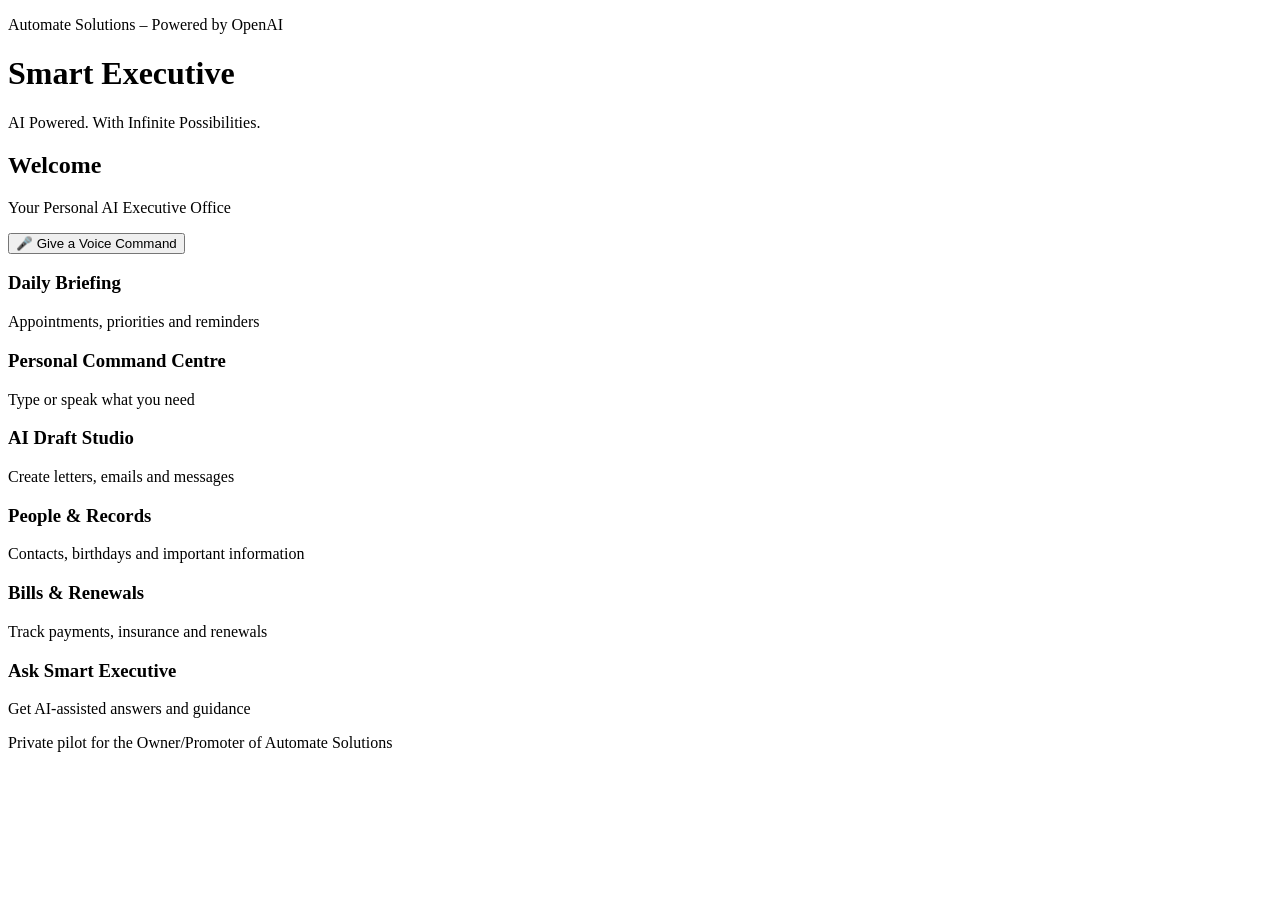
==== index.html @ add586eb "Add initial HTML structure for Smart Executive" ====
<!DOCTYPE html>
<html lang="en">
<head>
  <meta charset="UTF-8">
  <meta name="viewport" content="width=device-width, initial-scale=1.0">
  <title>Smart Executive | Automate Solutions</title>
  <link rel="stylesheet" href="style.css">
</head>
<body>
  <header>
    <p>Automate Solutions – Powered by OpenAI</p>
    <h1>Smart Executive</h1>
    <p>AI Powered. With Infinite Possibilities.</p>
  </header>

  <main>
    <section class="welcome">
      <h2 id="greeting">Welcome</h2>
      <p>Your Personal AI Executive Office</p>
      <button id="voiceButton">🎤 Give a Voice Command</button>
    </section>

    <section class="dashboard">
      <article><h3>Daily Briefing</h3><p>Appointments, priorities and reminders</p></article>
      <article><h3>Personal Command Centre</h3><p>Type or speak what you need</p></article>
      <article><h3>AI Draft Studio</h3><p>Create letters, emails and messages</p></article>
      <article><h3>People & Records</h3><p>Contacts, birthdays and important information</p></article>
      <article><h3>Bills & Renewals</h3><p>Track payments, insurance and renewals</p></article>
      <article><h3>Ask Smart Executive</h3><p>Get AI-assisted answers and guidance</p></article>
    </section>
  </main>

  <footer>
    <p>Private pilot for the Owner/Promoter of Automate Solutions</p>
  </footer>

  <script src="app.js"></script>
</body>
</html>
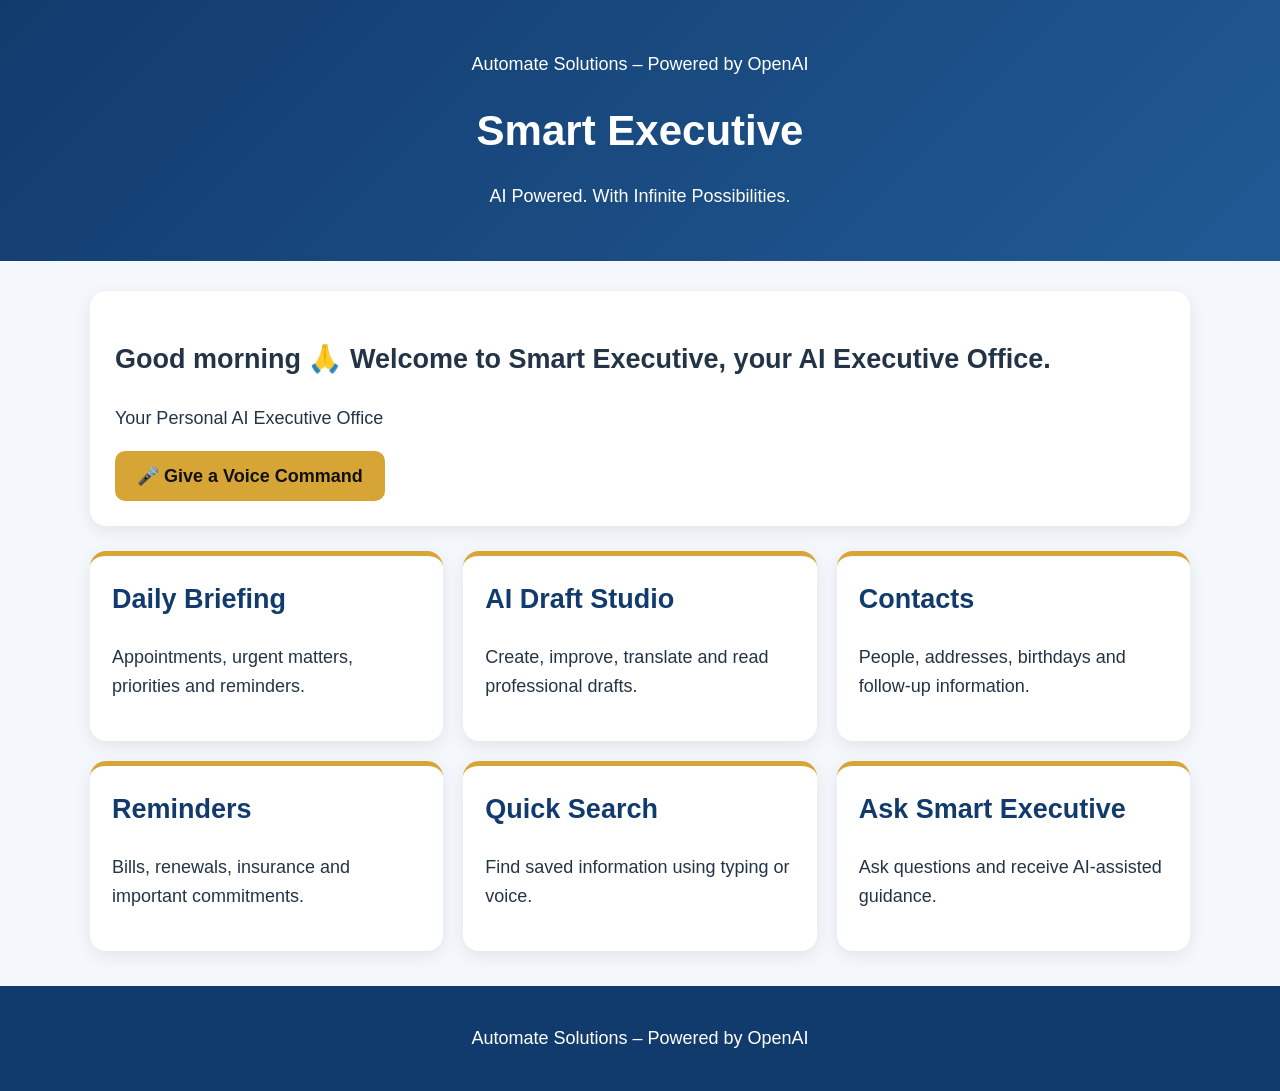
==== commit e0d2d93a: "Add initial HTML structure for Smart Executive" ====
--- a/index.html
+++ b/index.html
@@ -21,17 +21,40 @@
     </section>
 
     <section class="dashboard">
-      <article><h3>Daily Briefing</h3><p>Appointments, priorities and reminders</p></article>
-      <article><h3>Personal Command Centre</h3><p>Type or speak what you need</p></article>
-      <article><h3>AI Draft Studio</h3><p>Create letters, emails and messages</p></article>
-      <article><h3>People & Records</h3><p>Contacts, birthdays and important information</p></article>
-      <article><h3>Bills & Renewals</h3><p>Track payments, insurance and renewals</p></article>
-      <article><h3>Ask Smart Executive</h3><p>Get AI-assisted answers and guidance</p></article>
+      <article>
+        <h2>Daily Briefing</h2>
+        <p>Appointments, urgent matters, priorities and reminders.</p>
+      </article>
+
+      <article>
+        <h2>AI Draft Studio</h2>
+        <p>Create, improve, translate and read professional drafts.</p>
+      </article>
+
+      <article>
+        <h2>Contacts</h2>
+        <p>People, addresses, birthdays and follow-up information.</p>
+      </article>
+
+      <article>
+        <h2>Reminders</h2>
+        <p>Bills, renewals, insurance and important commitments.</p>
+      </article>
+
+      <article>
+        <h2>Quick Search</h2>
+        <p>Find saved information using typing or voice.</p>
+      </article>
+
+      <article>
+        <h2>Ask Smart Executive</h2>
+        <p>Ask questions and receive AI-assisted guidance.</p>
+      </article>
     </section>
   </main>
 
   <footer>
-    <p>Private pilot for the Owner/Promoter of Automate Solutions</p>
+    <p>Automate Solutions – Powered by OpenAI</p>
   </footer>
 
   <script src="app.js"></script>
--- a/style.css
+++ b/style.css
@@ -0,0 +1,101 @@
+:root {
+  --blue: #123b6d;
+  --gold: #d7a536;
+  --light: #f4f7fb;
+  --white: #ffffff;
+  --text: #243447;
+}
+
+* {
+  box-sizing: border-box;
+}
+
+body {
+  margin: 0;
+  font-family: Arial, sans-serif;
+  background: var(--light);
+  color: var(--text);
+  font-size: 18px;
+  line-height: 1.6;
+}
+
+header {
+  background: linear-gradient(135deg, #123b6d, #205a94);
+  color: var(--white);
+  padding: 32px 20px;
+  text-align: center;
+}
+
+header h1 {
+  margin: 10px 0;
+  font-size: 42px;
+}
+
+main {
+  width: min(1100px, 92%);
+  margin: 30px auto;
+}
+
+.welcome {
+  background: var(--white);
+  padding: 25px;
+  margin-bottom: 25px;
+  border-radius: 16px;
+  box-shadow: 0 5px 18px rgba(0, 0, 0, 0.08);
+}
+
+#voiceButton {
+  background: var(--gold);
+  color: #111;
+  border: 0;
+  border-radius: 10px;
+  padding: 14px 22px;
+  font-size: 18px;
+  font-weight: bold;
+  cursor: pointer;
+}
+
+#voiceButton:hover {
+  transform: translateY(-2px);
+}
+
+.dashboard {
+  display: grid;
+  grid-template-columns: repeat(3, 1fr);
+  gap: 20px;
+}
+
+.dashboard article {
+  background: var(--white);
+  padding: 22px;
+  border-radius: 16px;
+  border-top: 5px solid var(--gold);
+  box-shadow: 0 5px 18px rgba(0, 0, 0, 0.08);
+}
+
+.dashboard h2 {
+  color: var(--blue);
+  margin-top: 0;
+}
+
+footer {
+  background: var(--blue);
+  color: var(--white);
+  text-align: center;
+  padding: 20px;
+  margin-top: 35px;
+}
+
+@media (max-width: 800px) {
+  .dashboard {
+    grid-template-columns: 1fr;
+  }
+
+  header h1 {
+    font-size: 34px;
+  }
+
+  body {
+    font-size: 17px;
+  }
+}
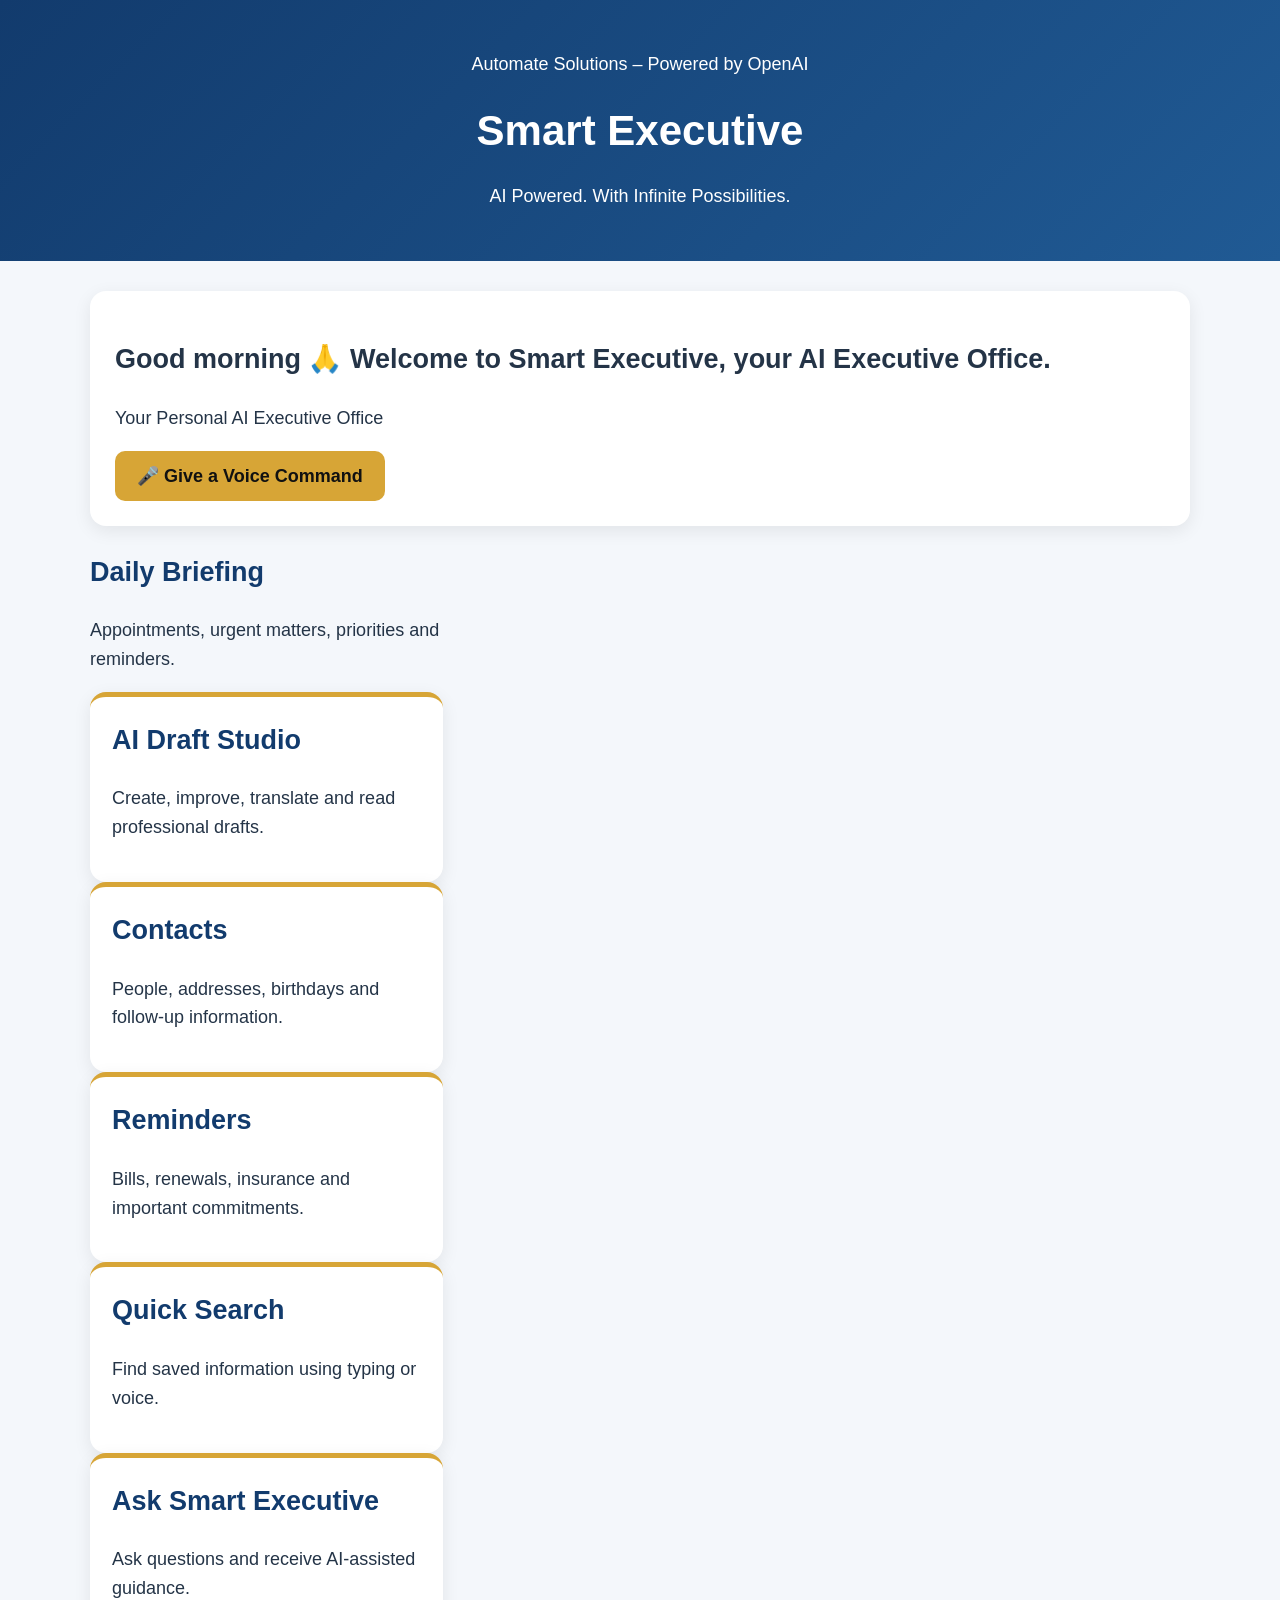
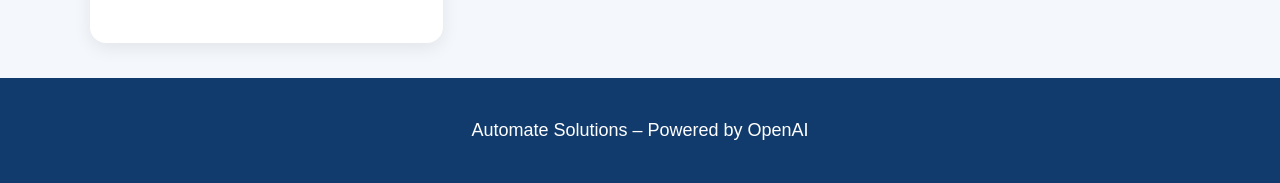
==== commit c46e0724: "Fix article tag syntax for daily briefing card" ====
--- a/index.html
+++ b/index.html
@@ -21,7 +21,7 @@
     </section>
 
     <section class="dashboard">
-      <article>
+      <articleid="dailyBriefingCard">
         <h2>Daily Briefing</h2>
         <p>Appointments, urgent matters, priorities and reminders.</p>
       </article>
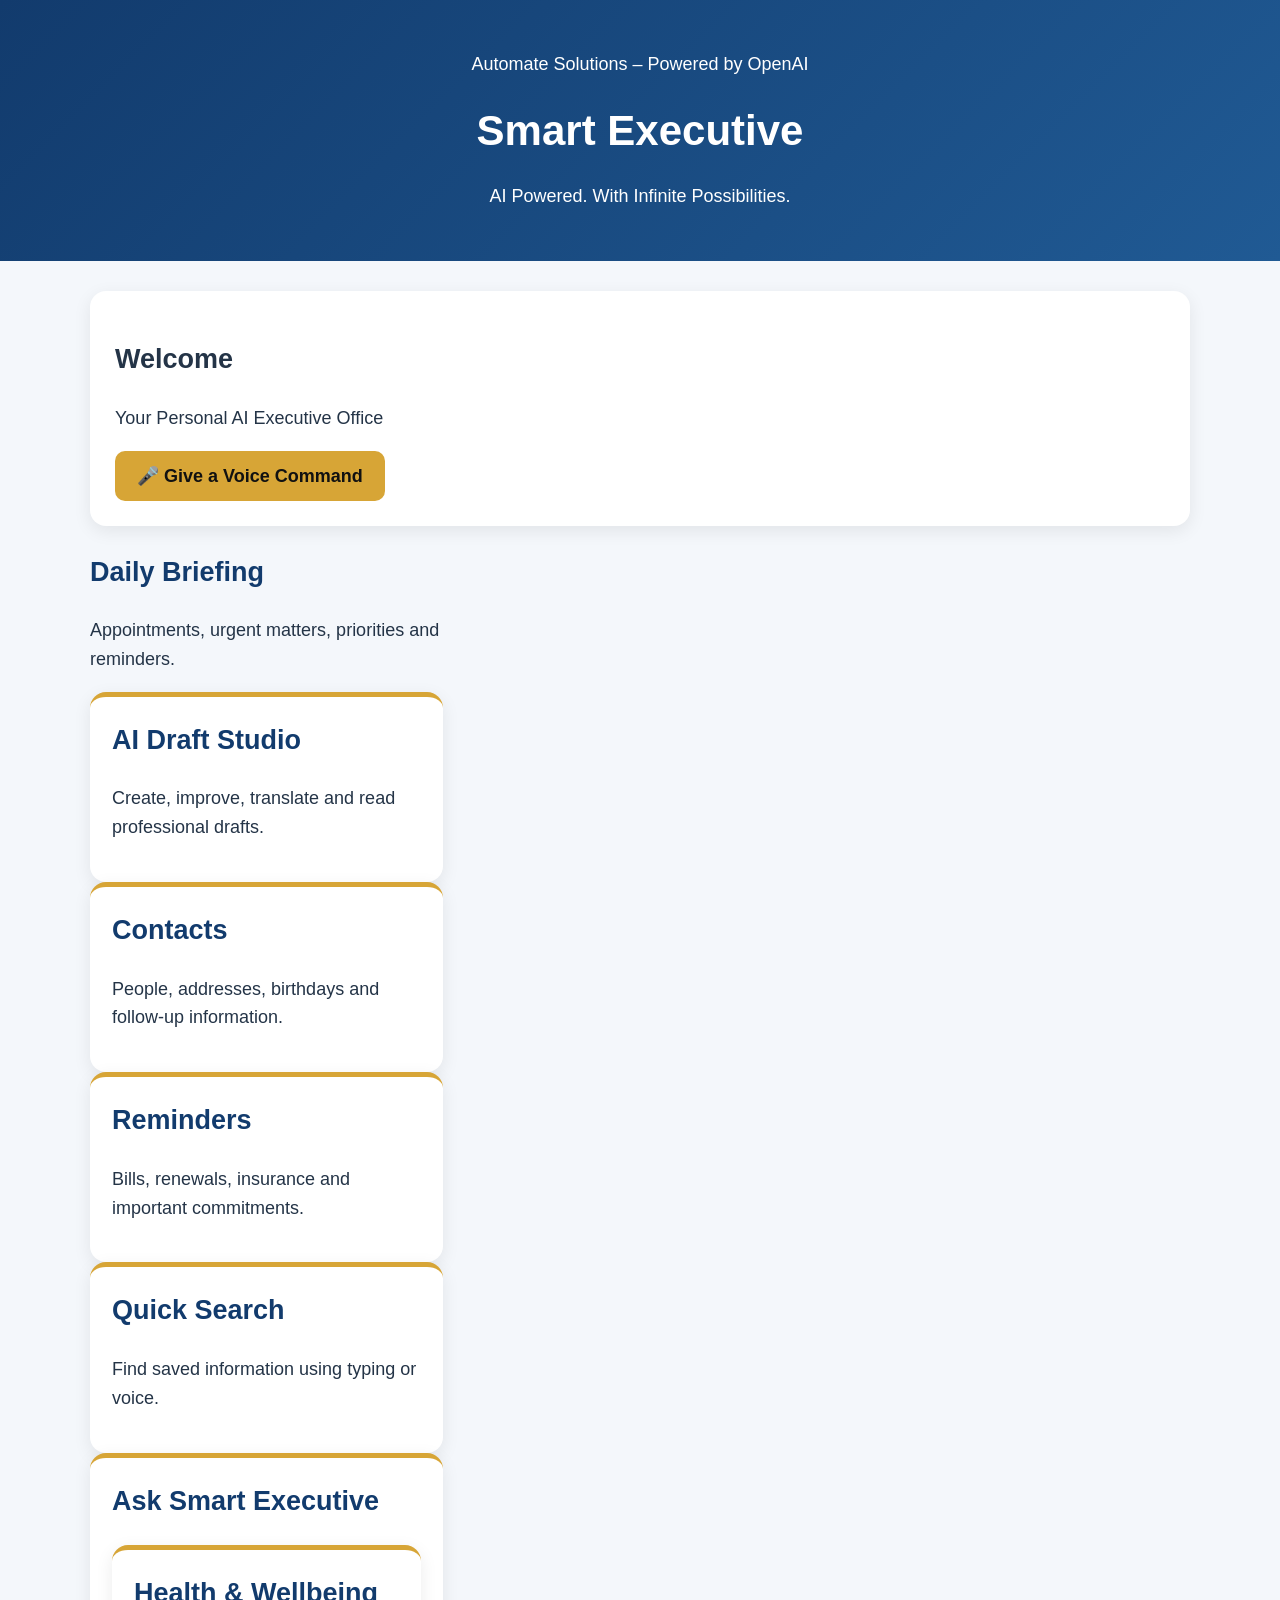
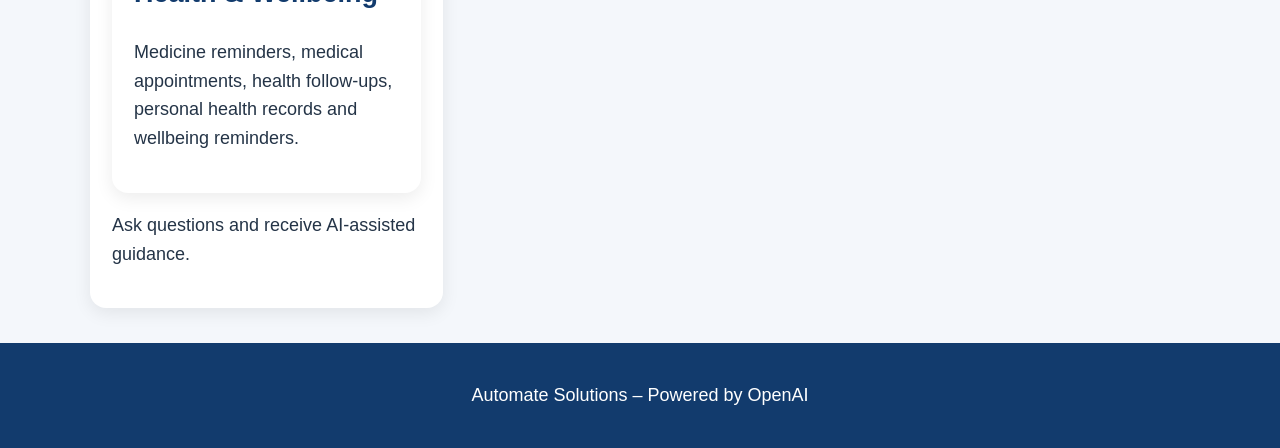
==== commit fb9cbb71: "Add Health & Wellbeing article section" ====
--- a/index.html
+++ b/index.html
@@ -45,9 +45,12 @@
         <h2>Quick Search</h2>
         <p>Find saved information using typing or voice.</p>
       </article>
-
       <article>
         <h2>Ask Smart Executive</h2>
+              <article>
+        <h2>Health & Wellbeing</h2>
+        <p>Medicine reminders, medical appointments, health follow-ups, personal health records and wellbeing reminders.</p>
+      </article>
         <p>Ask questions and receive AI-assisted guidance.</p>
       </article>
     </section>
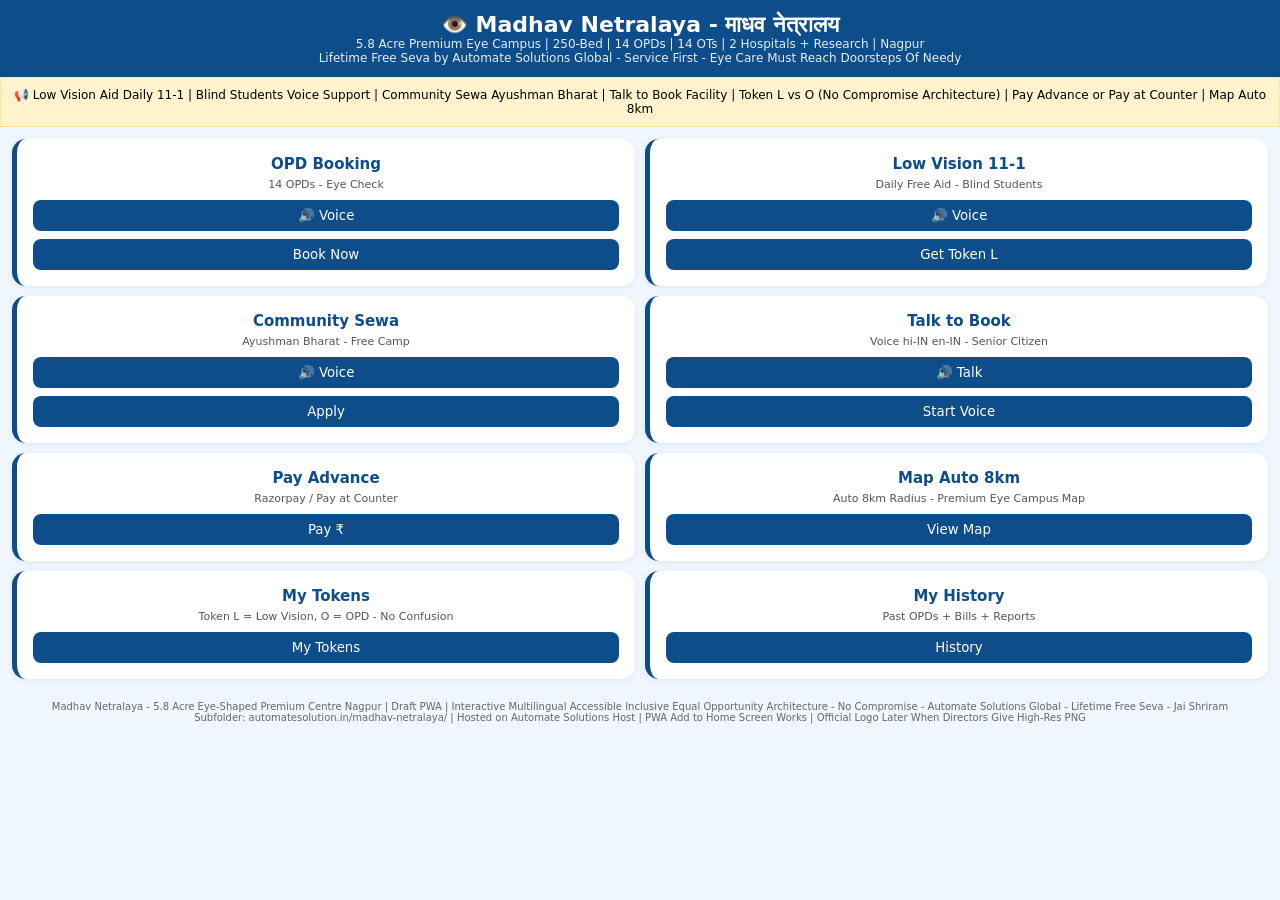
==== commit dc070915: "Rename index .html to index.html" ====
--- a/index.html
+++ b/index.html
@@ -1,65 +1,37 @@
-<!DOCTYPE html>
-<html lang="en">
-<head>
-  <meta charset="UTF-8">
-  <meta name="viewport" content="width=device-width, initial-scale=1.0">
-  <title>Smart Executive | Automate Solutions</title>
-  <link rel="stylesheet" href="style.css">
-</head>
-<body>
-  <header>
-    <p>Automate Solutions – Powered by OpenAI</p>
-    <h1>Smart Executive</h1>
-    <p>AI Powered. With Infinite Possibilities.</p>
-  </header>
-
-  <main>
-    <section class="welcome">
-      <h2 id="greeting">Welcome</h2>
-      <p>Your Personal AI Executive Office</p>
-      <button id="voiceButton">🎤 Give a Voice Command</button>
-    </section>
-
-    <section class="dashboard">
-      <articleid="dailyBriefingCard">
-        <h2>Daily Briefing</h2>
-        <p>Appointments, urgent matters, priorities and reminders.</p>
-      </article>
-
-      <article>
-        <h2>AI Draft Studio</h2>
-        <p>Create, improve, translate and read professional drafts.</p>
-      </article>
-
-      <article>
-        <h2>Contacts</h2>
-        <p>People, addresses, birthdays and follow-up information.</p>
-      </article>
-
-      <article>
-        <h2>Reminders</h2>
-        <p>Bills, renewals, insurance and important commitments.</p>
-      </article>
-
-      <article>
-        <h2>Quick Search</h2>
-        <p>Find saved information using typing or voice.</p>
-      </article>
-      <article>
-        <h2>Ask Smart Executive</h2>
-              <article>
-        <h2>Health & Wellbeing</h2>
-        <p>Medicine reminders, medical appointments, health follow-ups, personal health records and wellbeing reminders.</p>
-      </article>
-        <p>Ask questions and receive AI-assisted guidance.</p>
-      </article>
-    </section>
-  </main>
-
-  <footer>
-    <p>Automate Solutions – Powered by OpenAI</p>
-  </footer>
-
-  <script src="app.js"></script>
-</body>
-</html>
+<!DOCTYPE html>
+<html lang="en">
+<head>
+<meta charset="UTF-8">
+<meta name="viewport" content="width=device-width,initial-scale=1">
+<title>Madhav Netralaya - Eye Hospital - Free Seva - 5.8 Acre Premium</title>
+<link rel="manifest" href="manifest.json">
+<meta name="theme-color" content="#0d4d8a">
+<link rel="icon" href="icons/icon-192.png">
+<style>
+*{margin:0;padding:0;box-sizing:border-box;font-family:system-ui}body{background:#f0f7ff}header{background:#0d4d8a;color:#fff;padding:12px;text-align:center}header h1{font-size:22px}header p{font-size:12px;opacity:.9}.grid{display:grid;grid-template-columns:1fr 1fr;gap:10px;padding:12px}.tile{background:#fff;border-radius:14px;padding:16px;text-align:center;box-shadow:0 2px 8px #0001;border-left:5px solid #0d4d8a}.tile b{display:block;font-size:15px;color:#0d4d8a}.tile span{font-size:11px;color:#555}button{width:100%;margin-top:8px;padding:8px;background:#0d4d8a;color:#fff;border:0;border-radius:8px}.banner{background:#fff3cd;padding:10px;text-align:center;font-size:12px;border:1px solid #ffe69c}.footer{text-align:center;padding:10px;font-size:10px;color:#666}
+</style>
+</head>
+<body>
+<header>
+<h1>👁️ Madhav Netralaya - माधव नेत्रालय</h1>
+<p>5.8 Acre Premium Eye Campus | 250-Bed | 14 OPDs | 14 OTs | 2 Hospitals + Research | Nagpur</p>
+<p>Lifetime Free Seva by Automate Solutions Global - Service First - Eye Care Must Reach Doorsteps Of Needy</p>
+</header>
+<div class="banner">📢 Low Vision Aid Daily 11-1 | Blind Students Voice Support | Community Sewa Ayushman Bharat | Talk to Book Facility | Token L vs O (No Compromise Architecture) | Pay Advance or Pay at Counter | Map Auto 8km</div>
+<div class="grid">
+<div class="tile"><b>OPD Booking</b><span>14 OPDs - Eye Check</span><button onclick="speak('OPD Booking - Choose OPD')">🔊 Voice</button><button onclick="alert('OPD Booking - Demo - Select OPD 1-14 - Tomorrow official list')">Book Now</button></div>
+<div class="tile"><b>Low Vision 11-1</b><span>Daily Free Aid - Blind Students</span><button onclick="speak('Low Vision Aid Daily 11 to 1')">🔊 Voice</button><button onclick="alert('Low Vision Token - Daily 11-1 - Demo')">Get Token L</button></div>
+<div class="tile"><b>Community Sewa</b><span>Ayushman Bharat - Free Camp</span><button onclick="speak('Community Sewa Ayushman Bharat')">🔊 Voice</button><button onclick="alert('Community Sewa - Ayushman - Demo')">Apply</button></div>
+<div class="tile"><b>Talk to Book</b><span>Voice hi-IN en-IN - Senior Citizen</span><button onclick="speak('Talk to Book - Boliye - OPD book karein')">🔊 Talk</button><button onclick="alert('Talk to Book - Voice Booking Demo - hi-IN en-IN')">Start Voice</button></div>
+<div class="tile"><b>Pay Advance</b><span>Razorpay / Pay at Counter</span><button onclick="alert('Pay Advance - Razorpay Live Key Later - Now Pay at Counter Option')">Pay ₹</button></div>
+<div class="tile"><b>Map Auto 8km</b><span>Auto 8km Radius - Premium Eye Campus Map</span><button onclick="alert('Map Auto 8km - Eye-shaped Premium Centre - Demo')">View Map</button></div>
+<div class="tile"><b>My Tokens</b><span>Token L = Low Vision, O = OPD - No Confusion</span><button onclick="alert('My Tokens - L vs O - Demo - Token Display')">My Tokens</button></div>
+<div class="tile"><b>My History</b><span>Past OPDs + Bills + Reports</span><button onclick="alert('My History - Demo')">History</button></div>
+</div>
+<div class="footer">Madhav Netralaya - 5.8 Acre Eye-Shaped Premium Centre Nagpur | Draft PWA | Interactive Multilingual Accessible Inclusive Equal Opportunity Architecture - No Compromise - Automate Solutions Global - Lifetime Free Seva - Jai Shriram<br>Subfolder: automatesolution.in/madhav-netralaya/ | Hosted on Automate Solutions Host | PWA Add to Home Screen Works | Official Logo Later When Directors Give High-Res PNG</div>
+<script>
+function speak(t){if('speechSynthesis' in window){let u=new SpeechSynthesisUtterance(t);u.lang='hi-IN';speechSynthesis.speak(u);}else alert(t)}
+if('serviceWorker' in navigator){navigator.serviceWorker.register('sw.js')}
+</script>
+</body>
+</html>
